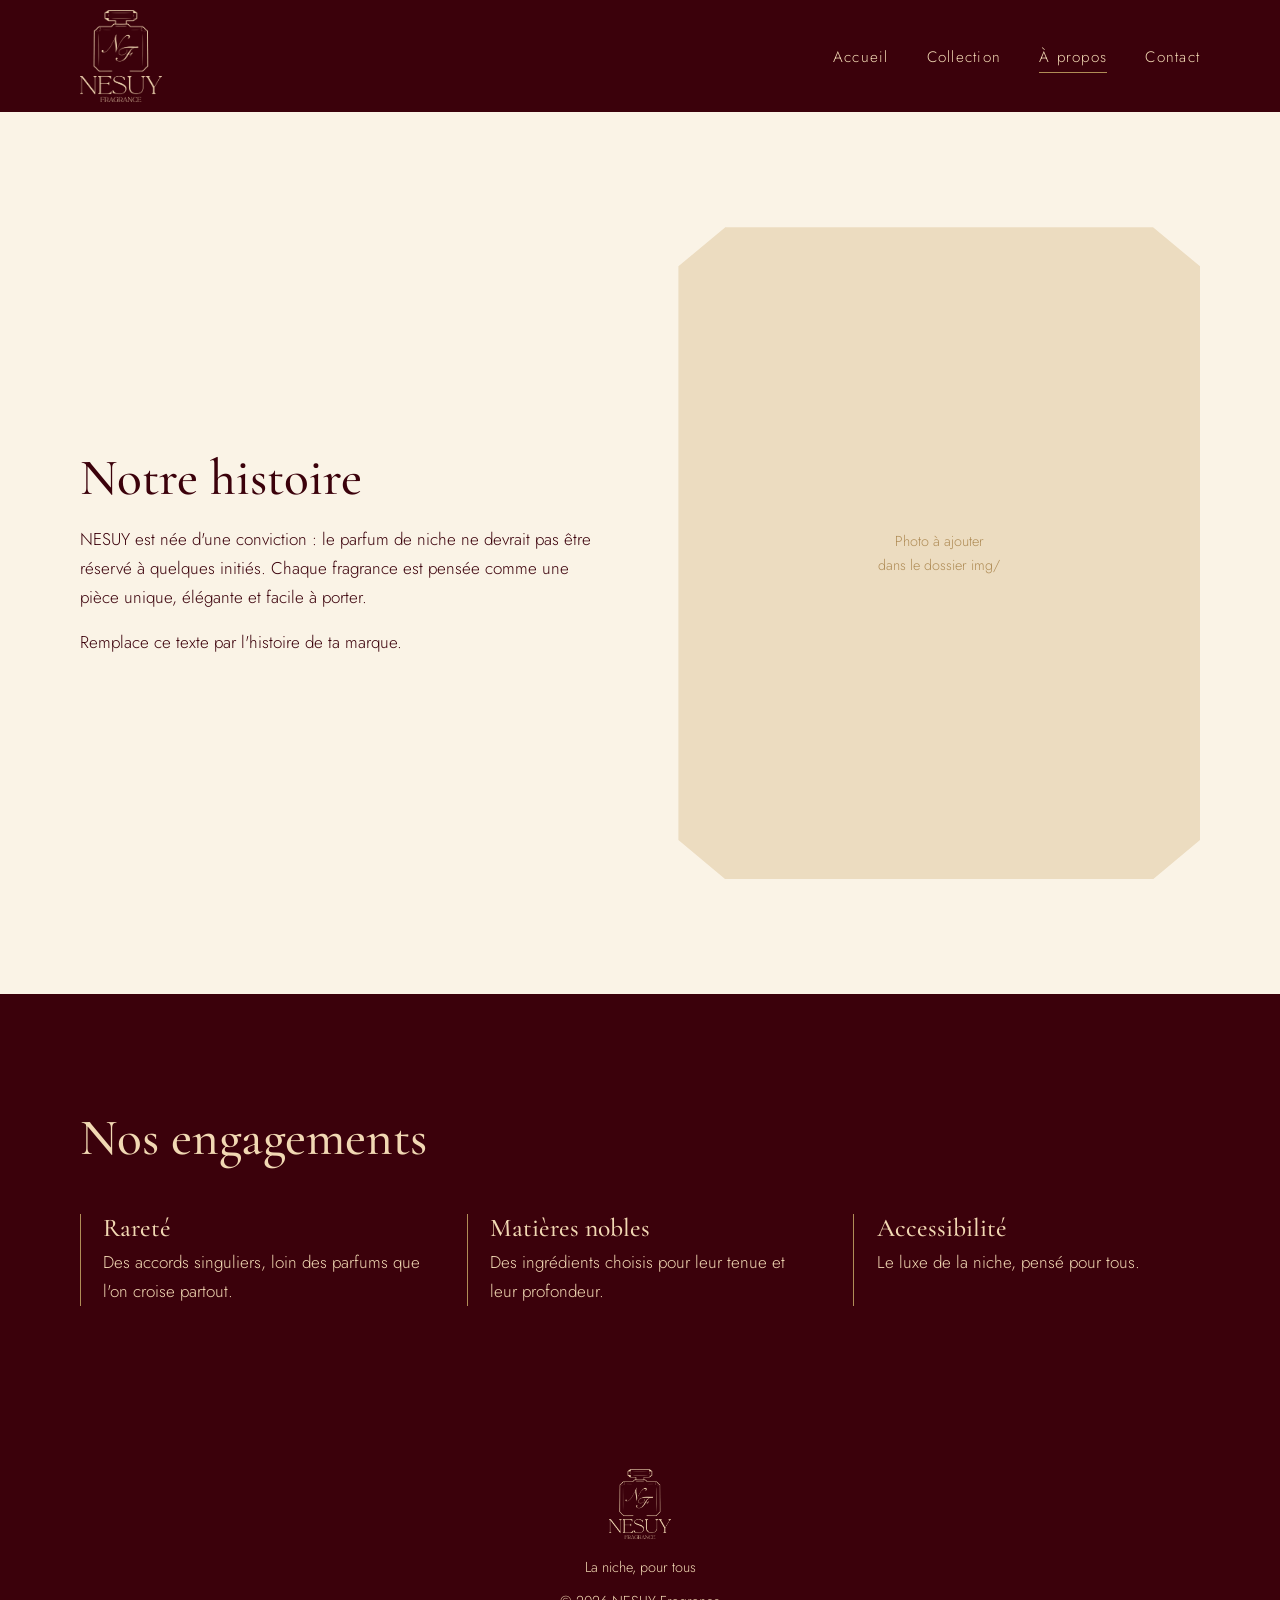
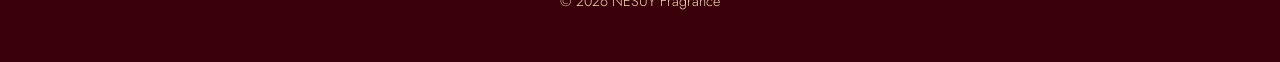
==== a-propos.html @ 442acf25 "Ajout des pages a-propos et contact" ====
<!DOCTYPE html>
<html lang="fr">

<head>
    <meta charset="UTF-8">
    <meta name="viewport" content="width=device-width, initial-scale=1">

    <title>À propos — NESUY Fragrance</title>

    <meta name="description" content="L'histoire et les valeurs de NESUY Fragrance.">

    <link rel="preconnect" href="https://fonts.googleapis.com">
    <link rel="preconnect" href="https://fonts.gstatic.com" crossorigin>

    <link
        href="https://fonts.googleapis.com/css2?family=Cormorant+Garamond:ital,wght@0,500;1,500&family=Jost:wght@300;400&display=swap"
        rel="stylesheet"
    >

    <link rel="stylesheet" href="css/style.css">
</head>

<body>

    <header>
        <div class="wrap">

            <a class="brand" href="index.html" aria-label="NESUY Fragrance, accueil">
                <img src="img/logo-nesuy.png" alt="NESUY Fragrance">
            </a>

            <input
                type="checkbox"
                id="menu-toggle"
                class="menu-toggle"
                aria-label="Ouvrir le menu"
            >

            <label for="menu-toggle" class="burger">
                Menu
            </label>

            <nav aria-label="Navigation principale">
                <ul>
                    <li><a href="index.html">Accueil</a></li>
                    <li><a href="collection.html">Collection</a></li>
                    <li>
                        <a href="a-propos.html" aria-current="page">À propos</a>
                    </li>
                    <li><a href="contact.html">Contact</a></li>
                </ul>
            </nav>

        </div>
    </header>

    <main>

        <section>
            <div class="wrap split">

                <div>

                    <h2>Notre histoire</h2>

                    <p>
                        NESUY est née d'une conviction : le parfum de niche ne devrait pas être
                        réservé à quelques initiés. Chaque fragrance est pensée comme une
                        pièce unique, élégante et facile à porter.
                    </p>

                    <p style="margin-top:1rem">
                        Remplace ce texte par l'histoire de ta marque.
                    </p>

                </div>

                <!-- Photo : img/histoire.jpg -->
                <div class="slot">
                    <img
                        src="img/histoire.jpg"
                        alt="L'univers NESUY"
                        onerror="this.remove()"
                    >
                </div>

            </div>
        </section>

        <section class="dark">
            <div class="wrap">

                <h2>Nos engagements</h2>

                <div class="values">

                    <div>
                        <h3>Rareté</h3>
                        <p>
                            Des accords singuliers, loin des parfums que l'on croise partout.
                        </p>
                    </div>

                    <div>
                        <h3>Matières nobles</h3>
                        <p>
                            Des ingrédients choisis pour leur tenue et leur profondeur.
                        </p>
                    </div>

                    <div>
                        <h3>Accessibilité</h3>
                        <p>
                            Le luxe de la niche, pensé pour tous.
                        </p>
                    </div>

                </div>

            </div>
        </section>

    </main>

    <footer>
        <div class="wrap">

            <img src="img/logo-nesuy.png" alt="NESUY Fragrance">

            <p style="margin-inline:auto">
                La niche, pour tous
            </p>

            <p style="margin:.6rem auto 0">
                © 2026 NESUY Fragrance
            </p>

        </div>
    </footer>

</body>
</html>
---- css/style.css ----
:root {
    --vin: #3b010b;
    --vin2: #561220;
    --creme: #f1d8b3;
    --ivoire: #faf3e6;
    --or: #b08d57;

    --h: 112px;

    --serif: "Cormorant Garamond", Georgia, serif;
    --sans: "Jost", system-ui, sans-serif;
}

* {
    box-sizing: border-box;
    margin: 0;
    padding: 0;
}

html {
    scroll-behavior: smooth;
}

body {
    font: 300 1.0625rem / 1.7 var(--sans);
    background: var(--ivoire);
    color: var(--vin);
}

img {
    max-width: 100%;
    display: block;
}

a {
    color: inherit;
}

:focus-visible {
    outline: 2px solid var(--or);
    outline-offset: 3px;
}


h1,
h2,
h3 {
    font-family: var(--serif);
    font-weight: 500;
    line-height: 1.1;
}

h2 {
    font-size: clamp(2rem, 4vw, 3.2rem);
    margin-bottom: 1.2rem;
}

p {
    max-width: 62ch;
}

.wrap {
    width: min(1120px, 100% - 3rem);
    margin-inline: auto;
}

section {
    padding: clamp(4rem, 9vw, 7.5rem) 0;
}

.dark {
    background: var(--vin);
    color: var(--creme);
}


header {
    position: sticky;
    top: 0;
    z-index: 10;
    background: var(--vin);
    color: var(--creme);
}

header .wrap {
    display: flex;
    align-items: center;
    justify-content: space-between;
    height: var(--h);
}

.brand img {
    height: 92px;
    width: auto;
}

nav ul {
    display: flex;
    gap: 2.4rem;
    list-style: none;
}

nav a {
    text-decoration: none;
    font-size: 0.95rem;
    letter-spacing: 0.08em;
    padding: 0.3rem 0;
    border-bottom: 1px solid transparent;
    transition: border-color 0.3s;
}

nav a:hover,
nav a[aria-current] {
    border-color: var(--or);
}

.burger {
    display: none;
    background: none;
    border: 0;
    color: inherit;
    font: inherit;
    cursor: pointer;
    padding: 0.5rem;
}


.hero {
    position: relative;
    display: block;
    width: 100%;
    padding: 0;
    margin: 0;
    overflow: hidden;
    background: #e9dccb;
}

.hero picture {
    display: block;
    width: 100%;
}

.hero img {
    display: block;
    width: 100%;
    max-width: none;
    height: auto;
    object-fit: contain;
    animation: reveal 2.2s ease both;
}


@keyframes reveal {
    from {
        opacity: 0;
        transform: translateY(14px);
    }

    to {
        opacity: 1;
        transform: none;
    }
}


.split {
    display: grid;
    grid-template-columns: 1fr 1fr;
    gap: clamp(2rem, 6vw, 5rem);
    align-items: center;
}



.btn {
    display: inline-block;
    margin-top: 1.8rem;
    padding: 0.85rem 2.2rem;
    border: 1px solid currentColor;
    text-decoration: none;
    letter-spacing: 0.08em;
    transition: background 0.3s, color 0.3s;
}

.btn:hover {
    background: var(--vin);
    color: var(--creme);
}

.dark .btn:hover {
    background: var(--creme);
    color: var(--vin);
}



.slot {
    position: relative;
    aspect-ratio: 4 / 5;
    background: #ecdcc0;
    color: var(--or);
    display: grid;
    place-items: center;
    text-align: center;
    font-size: 0.9rem;
    overflow: hidden;

    clip-path: polygon(
        9% 0,
        91% 0,
        100% 6%,
        100% 94%,
        91% 100%,
        9% 100%,
        0 94%,
        0 6%
    );
}

.slot::before {
    content: "Photo à ajouter\A dans le dossier img/";
    white-space: pre;
}

.slot img {
    position: absolute;
    inset: 0;
    width: 200%;
    height: auto;
    object-fit: cover;
    background: #ecdcc0;
}


.slot.wide {
    aspect-ratio: 3 / 2;
}



.grid {
    display: grid;
    grid-template-columns: repeat(3, 1fr);
    gap: 3.5rem 2.5rem;
    margin-top: 3rem;
}

.item h3 {
    font-size: 1.9rem;
    margin: 1.3rem 0 0.2rem;
}

.item .fam {
    font: italic 500 1.15rem var(--serif);
    color: var(--or);
    margin-bottom: 0.6rem;
}

.item p {
    font-size: 0.97rem;
}

.intro {
    padding-bottom: 0;
}


.values {
    display: grid;
    grid-template-columns: repeat(3, 1fr);
    gap: 2.5rem;
    margin-top: 3rem;
}

.values div {
    border-left: 1px solid var(--or);
    padding-left: 1.4rem;
}

.values h3 {
    font-size: 1.6rem;
    margin-bottom: 0.4rem;
}

.contact dl {
    display: grid;
    grid-template-columns: auto 1fr;
    gap: 1rem 2rem;
    margin-top: 2rem;
}

.contact dt {
    font-family: var(--serif);
    font-size: 1.3rem;
    color: var(--or);
}

form {
    display: grid;
    gap: 1.1rem;
}

label {
    display: grid;
    gap: 0.3rem;
    font-size: 0.95rem;
}

input,
textarea {
    font: inherit;
    color: var(--vin);
    background: transparent;
    border: 0;
    border-bottom: 1px solid var(--vin);
    padding: 0.6rem 0;
    border-radius: 0;
}

textarea {
    min-height: 130px;
    resize: vertical;
}

button.btn {
    background: none;
    color: inherit;
    font: inherit;
    cursor: pointer;
    justify-self: start;
}



footer {
    background: var(--vin);
    color: var(--creme);
    padding: 3rem 0;
    text-align: center;
    font-size: 0.9rem;
}

footer img {
    height: 70px;
    margin: 0 auto 1rem;
}



@media (max-width: 820px) {

    :root {
        --h: 92px;
    }

    .brand img {
        height: 76px;
    }

    .burger {
        display: block;
    }

    nav {
        position: absolute;
        top: var(--h);
        left: 0;
        right: 0;
        background: var(--vin);
        display: none;
        padding: 1rem 1.5rem 2rem;
    }

    .menu-toggle:checked ~ nav {
        display: block;
    }

    nav ul {
        flex-direction: column;
        gap: 1.2rem;
    }

    .split,
    .grid,
    .values {
        grid-template-columns: 1fr;
    }

    .grid {
        gap: 3rem;
    }
}



.menu-toggle {
    position: absolute;
    opacity: 0;
    pointer-events: none;
}

.menu-toggle:focus-visible + .burger {
    outline: 2px solid var(--or);
    outline-offset: 3px;
}



@media (prefers-reduced-motion: reduce) {

    *,
    *::before,
    *::after {
        animation: none !important;
        transition: none !important;
    }

    html {
        scroll-behavior: auto;
    }
}
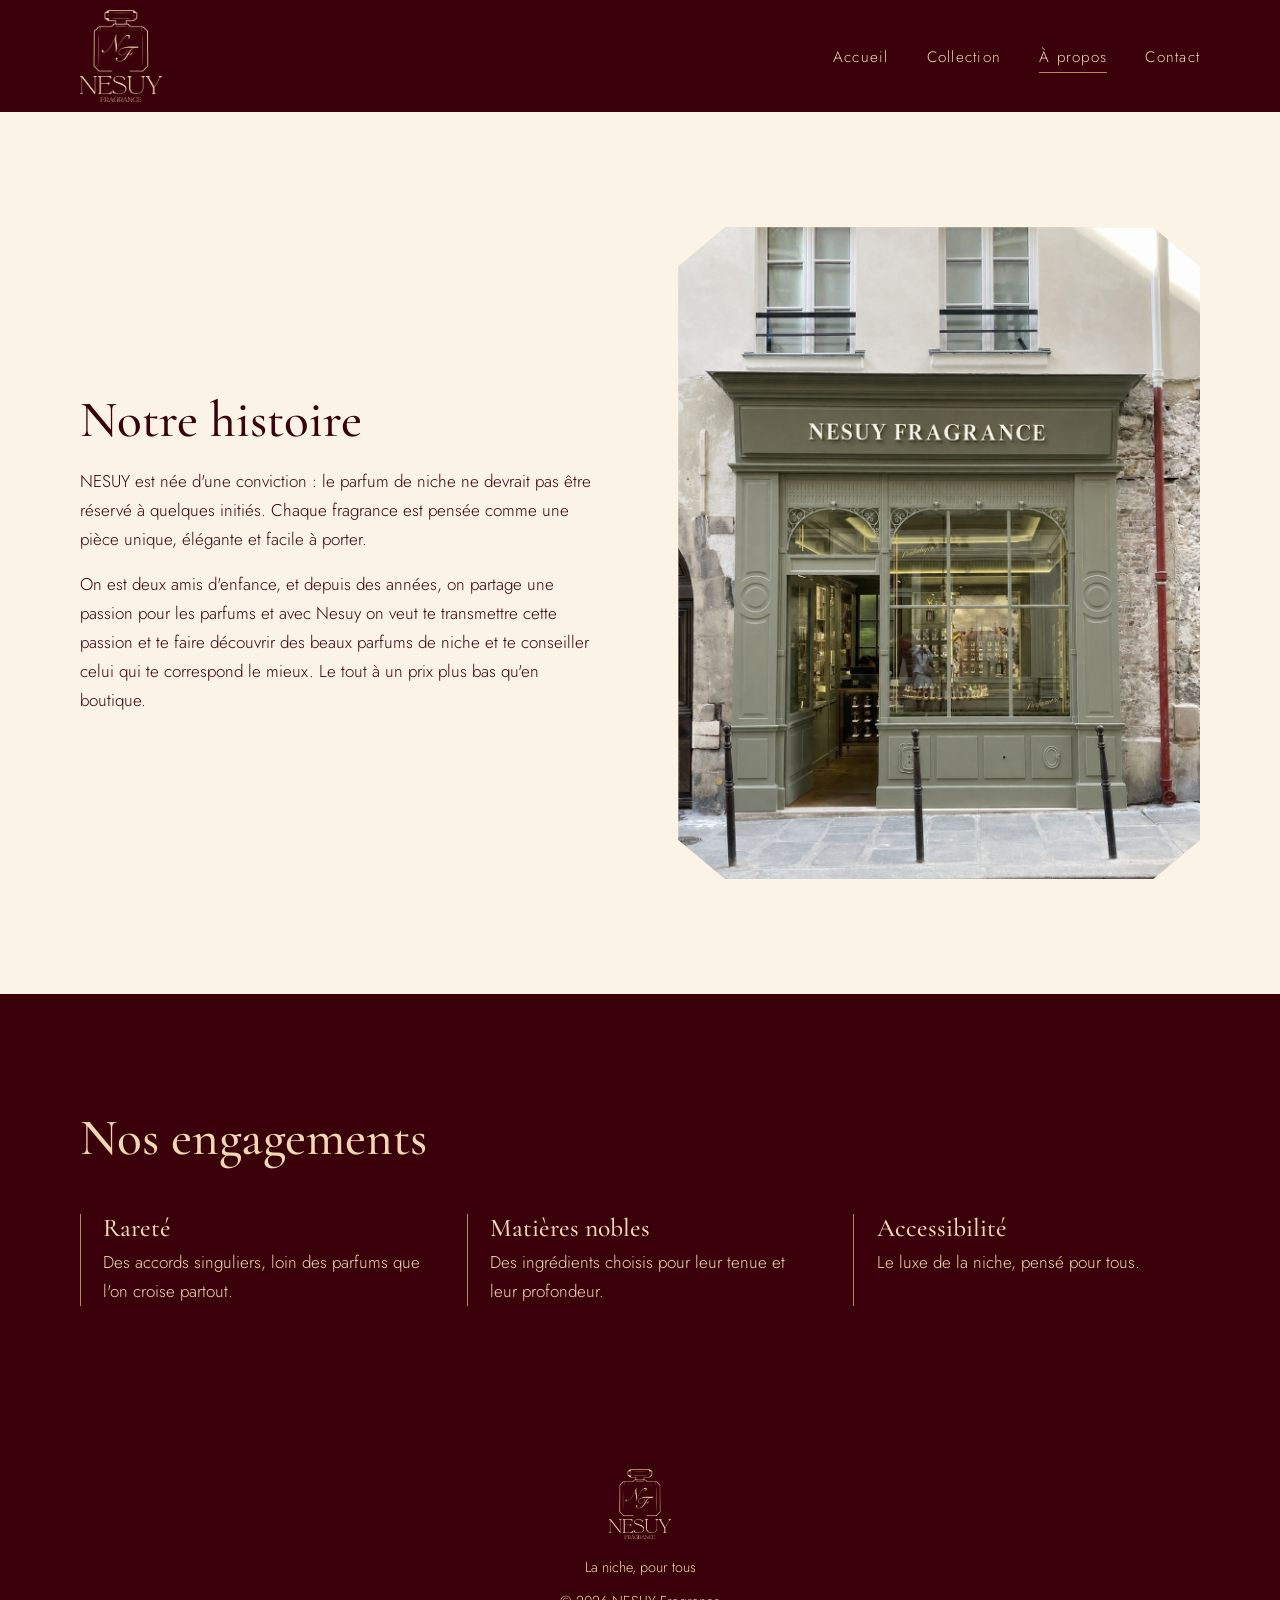
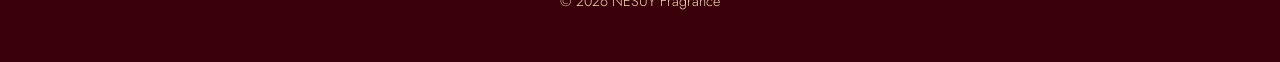
==== commit be31eb4a: "Modif-A-propos" ====
--- a/a-propos.html
+++ b/a-propos.html
@@ -70,17 +70,17 @@
                     </p>
 
                     <p style="margin-top:1rem">
-                        Remplace ce texte par l'histoire de ta marque.
+                     On est deux amis d'enfance, et depuis des années, on partage une passion pour les parfums et avec Nesuy on veut te transmettre cette passion et te faire découvrir des beaux parfums de niche et te conseiller celui qui te correspond le mieux. Le tout à un prix plus bas qu'en boutique.
                     </p>
 
                 </div>
 
-                <!-- Photo : img/histoire.jpg -->
+                <!-- Photo : img/Boutique_nesuy.png -->
                 <div class="slot">
                     <img
-                        src="img/histoire.jpg"
+                        src="img/Boutique_nesuy.png"
                         alt="L'univers NESUY"
-                        onerror="this.remove()"
+    
                     >
                 </div>
 
--- a/css/style.css
+++ b/css/style.css
@@ -57,7 +57,7 @@
 }
 
 p {
-    max-width: 62ch;
+    max-width: 150ch;
 }
 
 .wrap {
